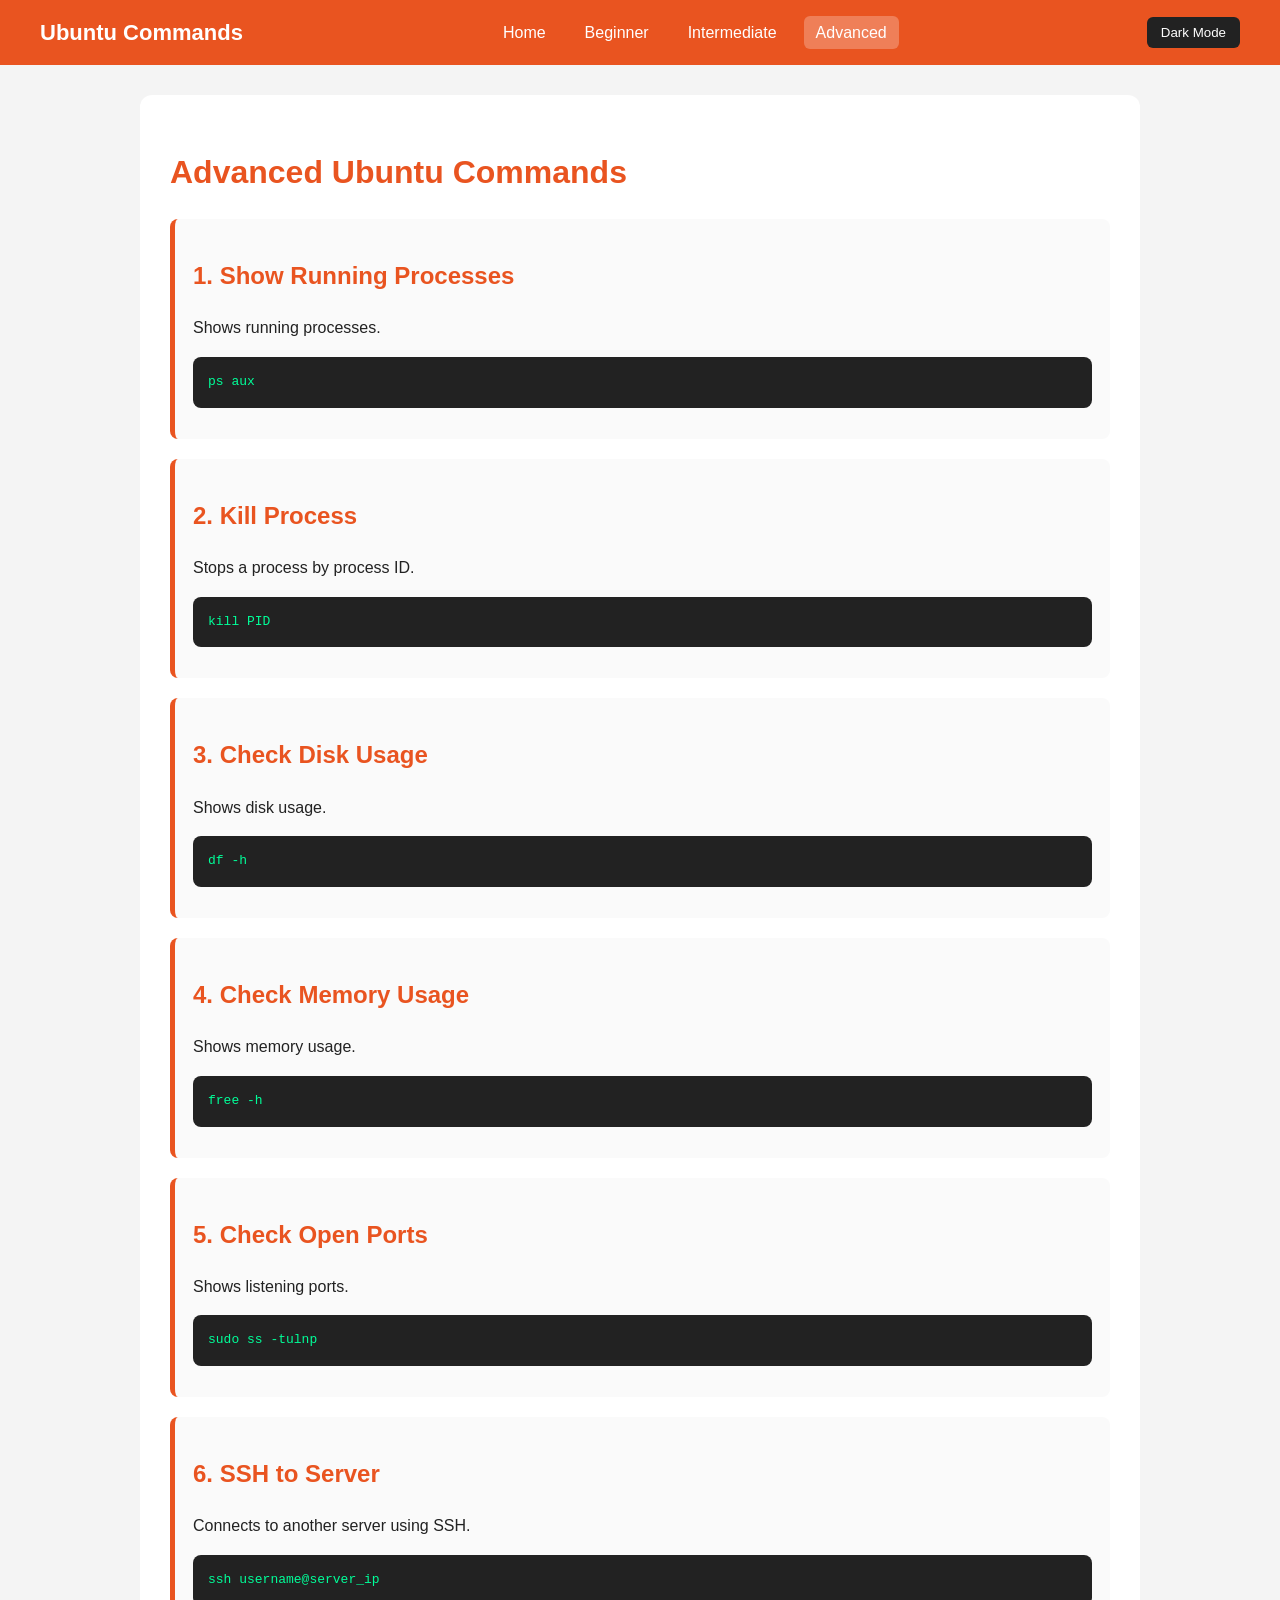
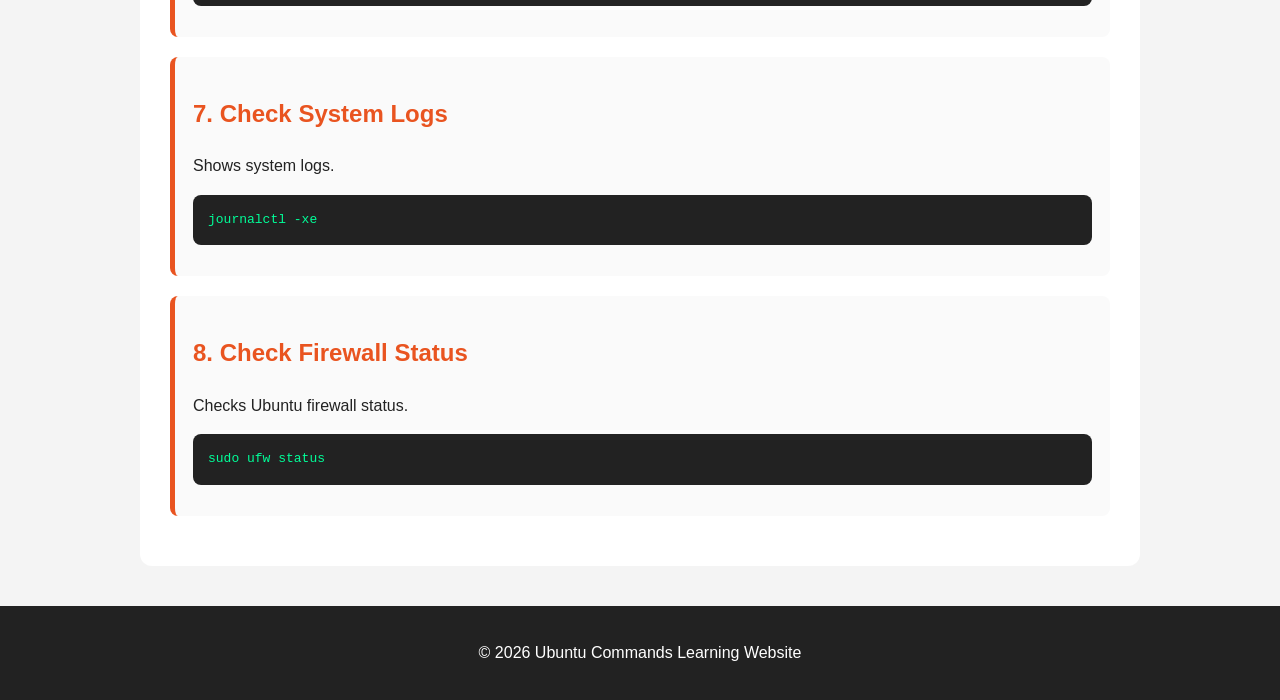
==== advanced.html @ 5c273be6 "change pages" ====
<!DOCTYPE html>
<html lang="en">
<head>
  <meta charset="UTF-8">
  <title>Ubuntu Commands - Advanced</title>
  <link rel="stylesheet" href="style.css">
</head>
<body>

  <nav class="navbar">
    <div class="logo">Ubuntu Commands</div>

    <ul class="nav-links">
      <li><a href="index.html">Home</a></li>
      <li><a href="beginner.html">Beginner</a></li>
      <li><a href="intermediate.html">Intermediate</a></li>
      <li><a class="active" href="advanced.html">Advanced</a></li>
    </ul>

    <button id="themeToggle">Dark Mode</button>
  </nav>

  <main class="container">
    <h1>Advanced Ubuntu Commands</h1>

    <section class="command-box">
      <h2>1. Show Running Processes</h2>
      <p>Shows running processes.</p>
      <pre>ps aux</pre>
    </section>

    <section class="command-box">
      <h2>2. Kill Process</h2>
      <p>Stops a process by process ID.</p>
      <pre>kill PID</pre>
    </section>

    <section class="command-box">
      <h2>3. Check Disk Usage</h2>
      <p>Shows disk usage.</p>
      <pre>df -h</pre>
    </section>

    <section class="command-box">
      <h2>4. Check Memory Usage</h2>
      <p>Shows memory usage.</p>
      <pre>free -h</pre>
    </section>

    <section class="command-box">
      <h2>5. Check Open Ports</h2>
      <p>Shows listening ports.</p>
      <pre>sudo ss -tulnp</pre>
    </section>

    <section class="command-box">
      <h2>6. SSH to Server</h2>
      <p>Connects to another server using SSH.</p>
      <pre>ssh username@server_ip</pre>
    </section>

    <section class="command-box">
      <h2>7. Check System Logs</h2>
      <p>Shows system logs.</p>
      <pre>journalctl -xe</pre>
    </section>

    <section class="command-box">
      <h2>8. Check Firewall Status</h2>
      <p>Checks Ubuntu firewall status.</p>
      <pre>sudo ufw status</pre>
    </section>
  </main>

  <footer>
    <p>&copy; 2026 Ubuntu Commands Learning Website</p>
  </footer>

  <script src="script.js"></script>
</body>
</html>
---- style.css ----
* {
  box-sizing: border-box;
}

body {
  margin: 0;
  font-family: Arial, sans-serif;
  background: #f4f4f4;
  color: #222;
  line-height: 1.6;
}

.navbar {
  background: #e95420;
  color: white;
  padding: 15px 40px;
  display: flex;
  justify-content: space-between;
  align-items: center;
  flex-wrap: wrap;
}

.logo {
  font-size: 22px;
  font-weight: bold;
}

.nav-links {
  list-style: none;
  display: flex;
  gap: 15px;
  padding: 0;
  margin: 0;
}

.nav-links a {
  color: white;
  text-decoration: none;
  padding: 8px 12px;
  border-radius: 6px;
}

.nav-links a:hover,
.nav-links a.active {
  background: rgba(255, 255, 255, 0.25);
}

#themeToggle {
  border: none;
  background: #222;
  color: white;
  padding: 8px 14px;
  border-radius: 6px;
  cursor: pointer;
}

.container {
  max-width: 1000px;
  margin: 30px auto;
  background: white;
  padding: 30px;
  border-radius: 12px;
}

.hero {
  text-align: center;
}

h1 {
  color: #e95420;
}

h2 {
  color: #e95420;
}

.cards {
  display: grid;
  grid-template-columns: repeat(3, 1fr);
  gap: 18px;
  margin-top: 30px;
}

.card {
  display: block;
  background: #fff3cd;
  color: #222;
  text-decoration: none;
  padding: 20px;
  border-radius: 10px;
  border-left: 5px solid #e95420;
}

.card:hover {
  transform: translateY(-3px);
}

.command-box {
  border-left: 5px solid #e95420;
  background: #fafafa;
  padding: 18px;
  margin-bottom: 20px;
  border-radius: 8px;
}

pre {
  background: #222;
  color: #00ff99;
  padding: 15px;
  border-radius: 8px;
  overflow-x: auto;
}

code {
  background: #222;
  color: #00ff99;
  padding: 3px 6px;
  border-radius: 4px;
}

footer {
  text-align: center;
  background: #222;
  color: white;
  padding: 18px;
  margin-top: 40px;
}

/* Dark Mode */
body.dark-mode {
  background: #121212;
  color: #f1f1f1;
}

body.dark-mode .container {
  background: #1e1e1e;
}

body.dark-mode .command-box {
  background: #2a2a2a;
}

body.dark-mode .card {
  background: #2a2a2a;
  color: white;
}

body.dark-mode footer {
  background: #000;
}

body.dark-mode #themeToggle {
  background: white;
  color: #222;
}

/* Mobile */
@media (max-width: 768px) {
  .navbar {
    flex-direction: column;
    gap: 15px;
  }

  .nav-links {
    flex-direction: column;
    text-align: center;
  }

  .cards {
    grid-template-columns: 1fr;
  }

  .container {
    margin: 15px;
    padding: 20px;
  }
}
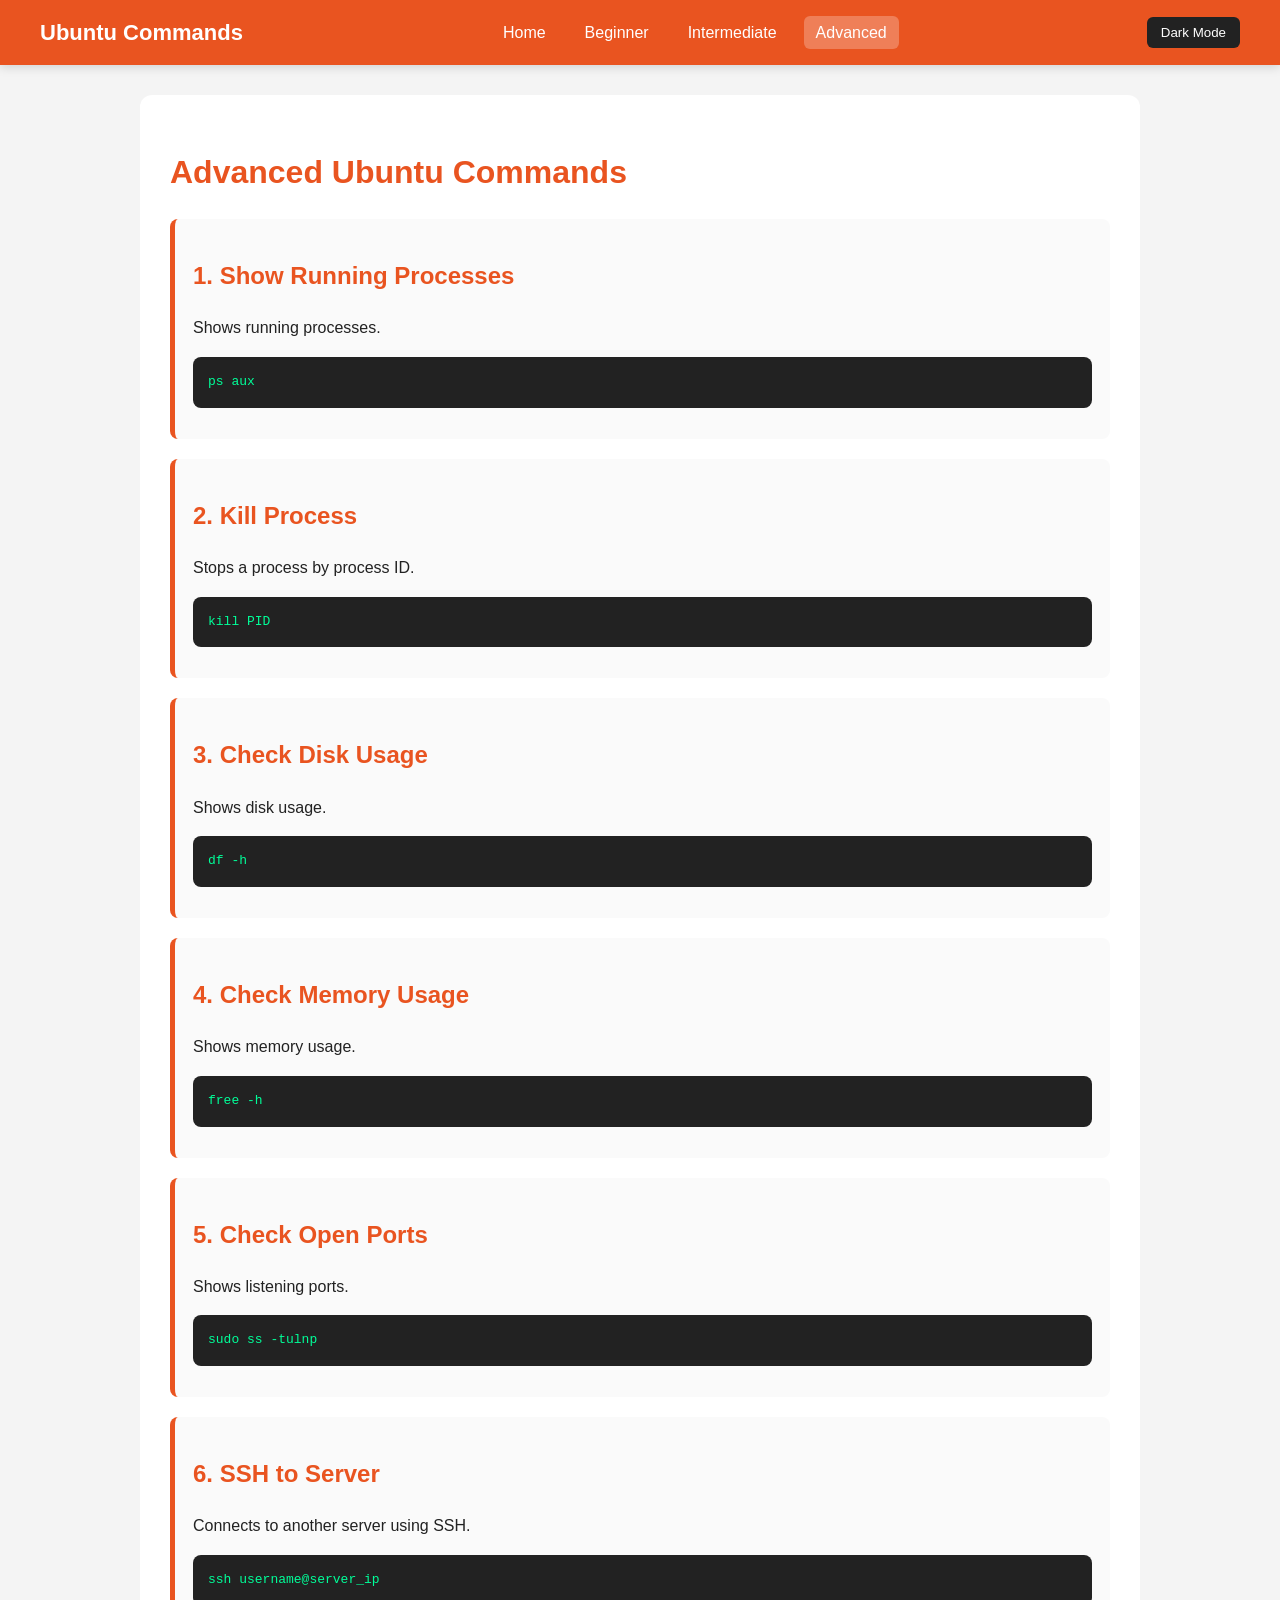
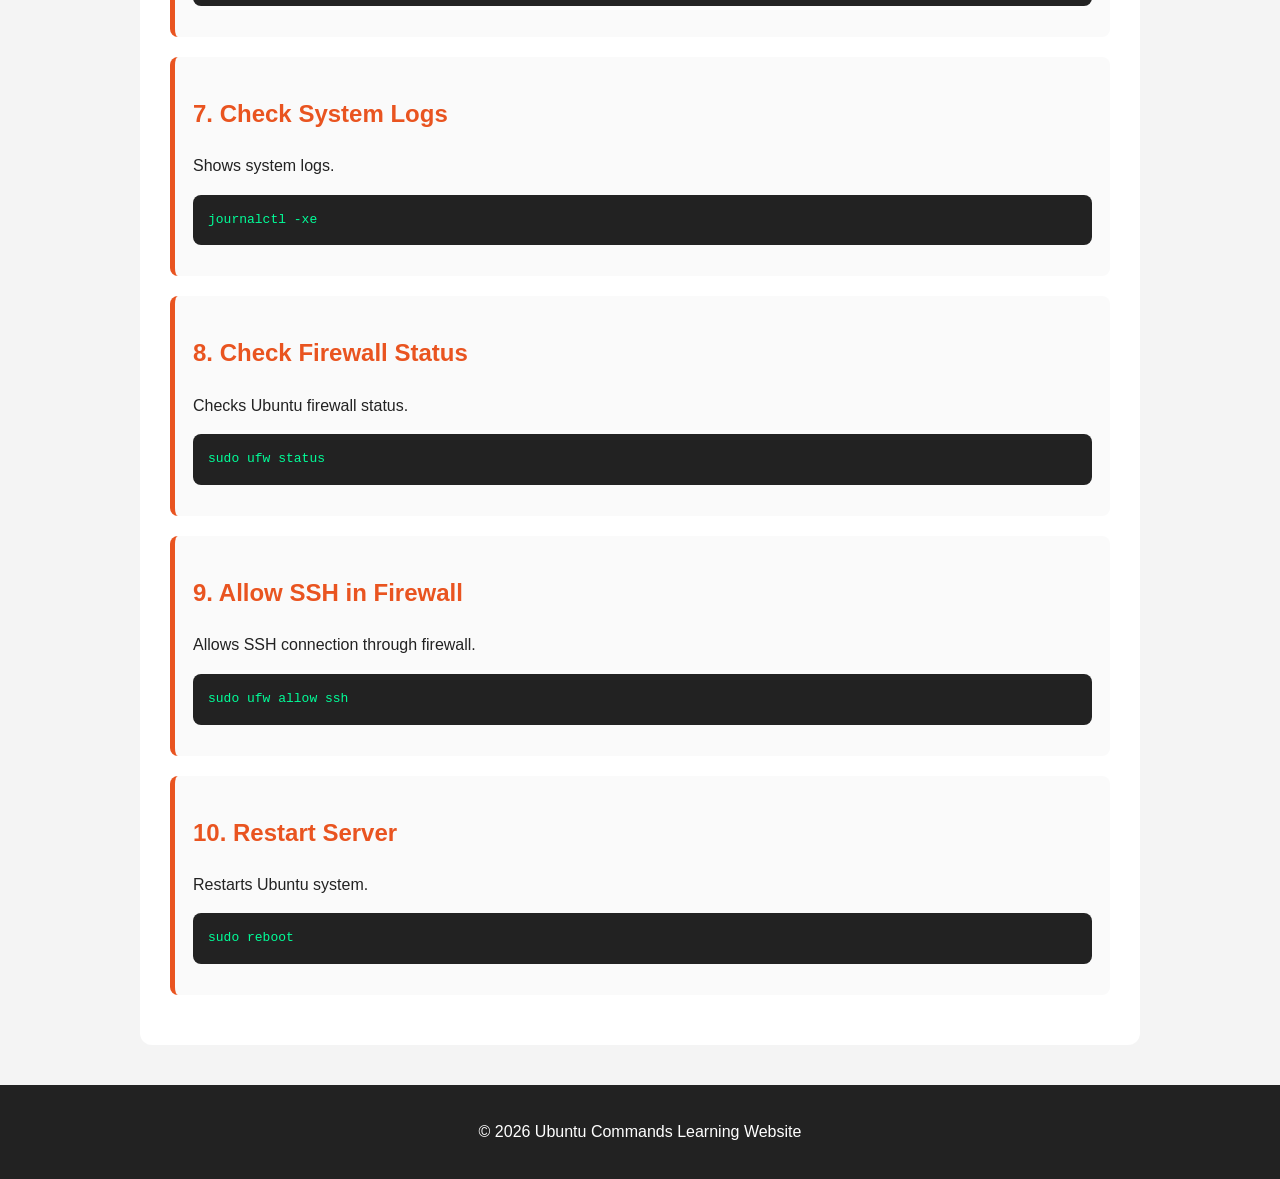
==== commit 5284343b: "update navbar sticky and full pages" ====
--- a/advanced.html
+++ b/advanced.html
@@ -70,6 +70,18 @@
       <p>Checks Ubuntu firewall status.</p>
       <pre>sudo ufw status</pre>
     </section>
+
+    <section class="command-box">
+      <h2>9. Allow SSH in Firewall</h2>
+      <p>Allows SSH connection through firewall.</p>
+      <pre>sudo ufw allow ssh</pre>
+    </section>
+
+    <section class="command-box">
+      <h2>10. Restart Server</h2>
+      <p>Restarts Ubuntu system.</p>
+      <pre>sudo reboot</pre>
+    </section>
   </main>
 
   <footer>
@@ -78,4 +90,4 @@
 
   <script src="script.js"></script>
 </body>
-</html>
+</html>
--- a/style.css
+++ b/style.css
@@ -1,5 +1,9 @@
 * {
   box-sizing: border-box;
+}
+
+html {
+  scroll-behavior: smooth;
 }
 
 body {
@@ -10,6 +14,7 @@
   line-height: 1.6;
 }
 
+/* Sticky Navbar */
 .navbar {
   background: #e95420;
   color: white;
@@ -18,6 +23,12 @@
   justify-content: space-between;
   align-items: center;
   flex-wrap: wrap;
+
+  position: sticky;
+  top: 0;
+  z-index: 1000;
+
+  box-shadow: 0 2px 10px rgba(0, 0, 0, 0.15);
 }
 
 .logo {
@@ -38,6 +49,7 @@
   text-decoration: none;
   padding: 8px 12px;
   border-radius: 6px;
+  transition: 0.3s;
 }
 
 .nav-links a:hover,
@@ -52,6 +64,11 @@
   padding: 8px 14px;
   border-radius: 6px;
   cursor: pointer;
+  transition: 0.3s;
+}
+
+#themeToggle:hover {
+  opacity: 0.8;
 }
 
 .container {
@@ -89,6 +106,7 @@
   padding: 20px;
   border-radius: 10px;
   border-left: 5px solid #e95420;
+  transition: 0.3s;
 }
 
 .card:hover {
@@ -132,6 +150,10 @@
   color: #f1f1f1;
 }
 
+body.dark-mode .navbar {
+  background: #222;
+}
+
 body.dark-mode .container {
   background: #1e1e1e;
 }
@@ -159,11 +181,13 @@
   .navbar {
     flex-direction: column;
     gap: 15px;
+    padding: 15px 20px;
   }
 
   .nav-links {
     flex-direction: column;
     text-align: center;
+    gap: 8px;
   }
 
   .cards {
